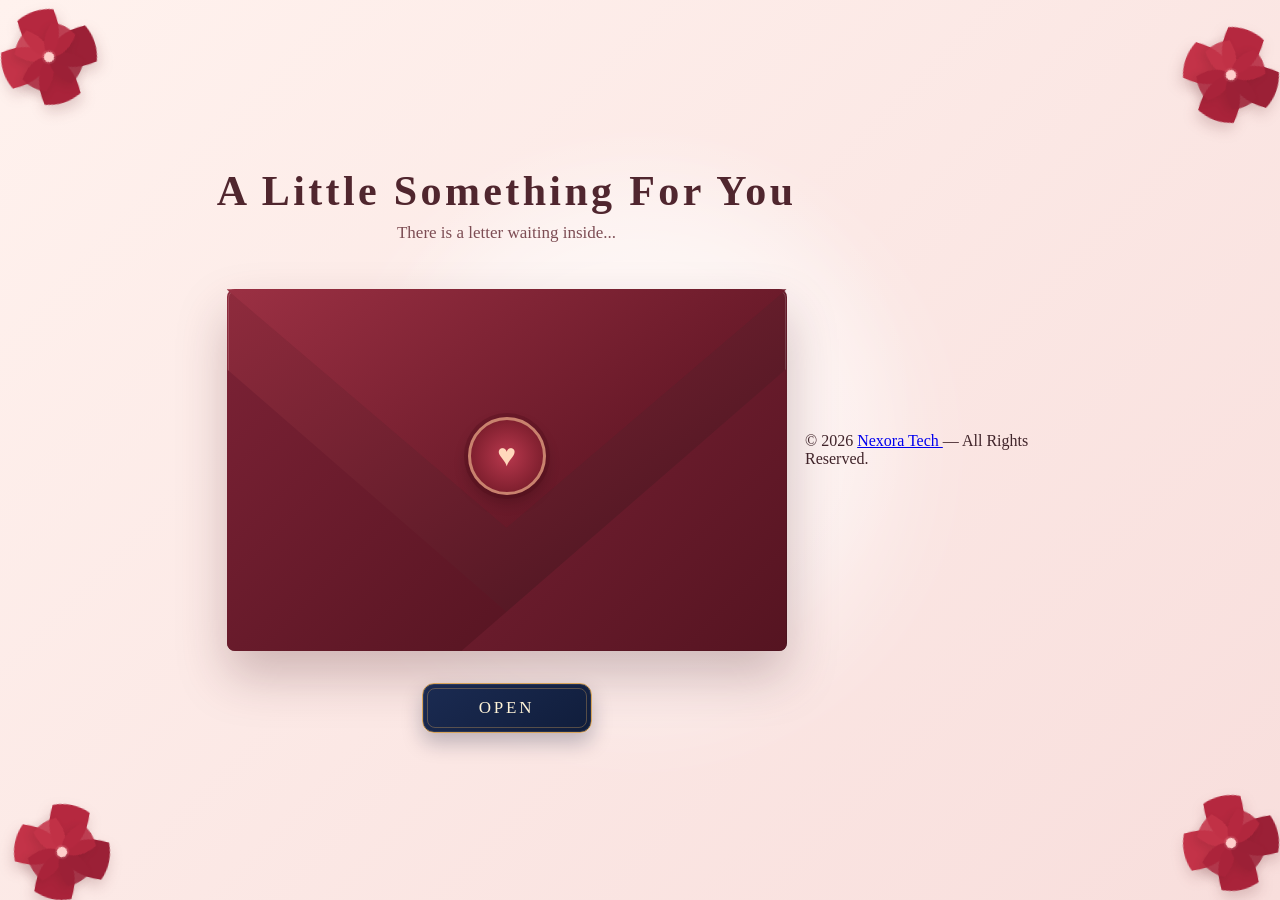
==== index.html @ 5d0c5997 "first commit" ====
<!DOCTYPE html>
<html lang="en">
<head>
  <meta charset="UTF-8">
  <meta name="viewport" content="width=device-width, initial-scale=1.0">
  <title>A Little Letter</title>
  <link rel="stylesheet" href="style.css">
</head>
<body>

  <div class="glow"></div>

  <div class="garden" aria-hidden="true">
    <div class="flower tl"></div>
    <div class="flower tr"></div>
    <div class="flower bl"></div>
    <div class="flower br"></div>
  </div>

  <div class="petals" aria-hidden="true">
    <i class="petal"></i><i class="petal"></i><i class="petal"></i>
    <i class="petal"></i><i class="petal"></i><i class="petal"></i>
    <i class="petal"></i><i class="petal"></i><i class="petal"></i>
    <i class="petal"></i>
  </div>

  <main class="scene">
    <section class="content">

      <h1 class="title">A Little Something For You</h1>
      <p class="subtitle">There is a letter waiting inside...</p>

      <div class="envelope-wrap">
        <div class="envelope" id="envelope">

          <div class="letter">
            <h2>Dear You,</h2>
            <p>
              This is where your letter will appear.
              We will add the real letter in the next step.
            </p>
          </div>

          <div class="envelope-body">
            <div class="fold-left"></div>
            <div class="fold-right"></div>
          </div>

          <div class="flap"></div>

          <div class="seal" aria-hidden="true">♥</div>

          <div class="sparkles" aria-hidden="true">
            <i class="sparkle"></i>
            <i class="sparkle"></i>
            <i class="sparkle"></i>
            <i class="sparkle"></i>
          </div>

        </div>
      </div>

      <button class="open-btn" id="openBtn" type="button">
        <span>OPEN</span>
      </button>

    </section>
    <footer class="site-footer">

  <p>
    © 2026
    <a
      href="YOUR_PAGE_LINK"
      target="_blank"
      rel="noopener noreferrer"
    >
      Nexora Tech
    </a>
    — All Rights Reserved.
  </p>

</footer>
  </main>

  <script src="script.js"></script>
</body>
</html>
---- style.css ----
* {
  margin: 0;
  padding: 0;
  box-sizing: border-box;
}

:root {
  --rose-bg: #f8dedc;
  --rose-light: #fff2ee;
  --maroon: #671c2a;
  --maroon-dark: #3d101a;
  --navy: #101d3b;
  --gold: #d8a45a;
  --paper: #fffaf0;
  --ink: #40242a;
}

html,
body {
  width: 100%;
  min-height: 100%;
  overflow-x: hidden;
}

body {
  min-height: 100svh;
  display: flex;
  justify-content: center;
  align-items: center;
  position: relative;
  isolation: isolate;
  font-family: Georgia, "Times New Roman", serif;
  background:
    radial-gradient(circle at 50% 45%, rgba(255,255,255,.72), transparent 34%),
    linear-gradient(135deg, var(--rose-light), var(--rose-bg));
  color: var(--ink);
}

/* Background glow */
.glow {
  position: fixed;
  width: 42vmax;
  height: 42vmax;
  border-radius: 50%;
  background: rgba(255,255,255,.35);
  filter: blur(45px);
  z-index: -3;
  animation: breathe 5s ease-in-out infinite;
}

@keyframes breathe {
  0%, 100% {
    transform: scale(.92);
    opacity: .55;
  }

  50% {
    transform: scale(1.08);
    opacity: .9;
  }
}

/* Flowers */
.garden {
  position: fixed;
  inset: 0;
  pointer-events: none;
  z-index: -1;
}

.flower {
  position: absolute;
  width: clamp(70px, 12vw, 150px);
  aspect-ratio: 1;
  animation: flowerFloat 4s ease-in-out infinite;
}

.flower::before,
.flower::after {
  content: "";
  position: absolute;
  inset: 18%;
  border-radius: 50%;
  background:
    radial-gradient(circle at 50% 50%, #ffcfcb 0 10%, transparent 11%),
    radial-gradient(ellipse at 50% 12%, #b5283f 0 28%, transparent 29%),
    radial-gradient(ellipse at 88% 50%, #9b2036 0 28%, transparent 29%),
    radial-gradient(ellipse at 50% 88%, #a9233a 0 28%, transparent 29%),
    radial-gradient(ellipse at 12% 50%, #c33348 0 28%, transparent 29%);
  filter: drop-shadow(0 7px 7px rgba(90,20,30,.18));
}

.flower::after {
  transform: rotate(45deg) scale(.72);
  opacity: .88;
}

.flower.tl {
  top: -2%;
  left: -2%;
  transform: rotate(-18deg);
}

.flower.tr {
  top: 0;
  right: -2%;
  transform: rotate(20deg);
  animation-delay: -.9s;
}

.flower.bl {
  bottom: -3%;
  left: -1%;
  transform: rotate(12deg);
  animation-delay: -1.7s;
}

.flower.br {
  bottom: -2%;
  right: -2%;
  transform: rotate(-12deg);
  animation-delay: -2.5s;
}

@keyframes flowerFloat {
  0%, 100% {
    translate: 0 0;
  }

  50% {
    translate: 0 -8px;
  }
}

/* Falling petals */
.petals {
  position: fixed;
  inset: 0;
  overflow: hidden;
  pointer-events: none;
  z-index: 0;
}

.petal {
  position: absolute;
  top: -40px;
  width: 13px;
  height: 20px;
  border-radius: 80% 20% 80% 20%;
  background: linear-gradient(135deg, #d84b62, #f4a5aa);
  opacity: .7;
  animation: fall linear infinite;
}

.petal:nth-child(1) { left: 5%; animation-duration: 8s; animation-delay: -2s; }
.petal:nth-child(2) { left: 13%; animation-duration: 10s; animation-delay: -7s; }
.petal:nth-child(3) { left: 23%; animation-duration: 7s; animation-delay: -4s; }
.petal:nth-child(4) { left: 35%; animation-duration: 11s; animation-delay: -9s; }
.petal:nth-child(5) { left: 47%; animation-duration: 8s; animation-delay: -5s; }
.petal:nth-child(6) { left: 58%; animation-duration: 10s; animation-delay: -3s; }
.petal:nth-child(7) { left: 69%; animation-duration: 7s; animation-delay: -6s; }
.petal:nth-child(8) { left: 79%; animation-duration: 12s; animation-delay: -10s; }
.petal:nth-child(9) { left: 88%; animation-duration: 9s; animation-delay: -1s; }
.petal:nth-child(10) { left: 96%; animation-duration: 8s; animation-delay: -5s; }

@keyframes fall {
  0% {
    transform: translate3d(0, -10vh, 0) rotate(0deg);
  }

  25% {
    margin-left: 35px;
  }

  50% {
    margin-left: -25px;
  }

  75% {
    margin-left: 30px;
  }

  100% {
    transform: translate3d(-20px, 115vh, 0) rotate(540deg);
  }
}

/* Main */
.scene {
  width: min(100%, 900px);
  min-height: 100svh;
  display: flex;
  align-items: center;
  justify-content: center;
  padding: clamp(24px, 5vw, 60px) 18px;
  position: relative;
  z-index: 2;
}

.content {
  width: min(100%, 650px);
  text-align: center;
}

.title {
  color: var(--maroon-dark);
  font-size: clamp(24px, 5vw, 42px);
  letter-spacing: .08em;
  margin-bottom: 8px;
  opacity: .9;
}

.subtitle {
  color: #7d4d54;
  font-size: clamp(13px, 2vw, 17px);
  margin-bottom: clamp(28px, 5vw, 46px);
}

/* Envelope */
.envelope-wrap {
  position: relative;
  width: min(82vw, 560px);
  margin: 0 auto;
  perspective: 1400px;
}

.envelope {
  position: relative;
  width: 100%;
  aspect-ratio: 1.55 / 1;
  transform-style: preserve-3d;
  filter: drop-shadow(0 25px 25px rgba(68, 16, 27, .24));
}

.envelope-body {
  position: absolute;
  inset: 0;
  background: linear-gradient(145deg, #8f2b3d, var(--maroon-dark));
  border-radius: 8px;
  overflow: hidden;
  z-index: 3;
}

.envelope-body::after {
  content: "";
  position: absolute;
  inset: 1px;
  border: 1px solid rgba(255,255,255,.16);
  border-radius: 8px;
  pointer-events: none;
}

.fold-left,
.fold-right {
  position: absolute;
  bottom: 0;
  width: 58%;
  height: 78%;
  background: linear-gradient(135deg, #792134, #551421);
  z-index: 5;
}

.fold-left {
  left: 0;
  clip-path: polygon(0 0, 100% 100%, 0 100%);
}

.fold-right {
  right: 0;
  clip-path: polygon(100% 0, 100% 100%, 0 100%);
}

/* Envelope flap / door */
.flap {
  position: absolute;
  left: 0;
  top: 0;
  width: 100%;
  height: 66%;
  z-index: 8;
  transform-origin: top center;
  transform: rotateX(0deg);
  transition:
    transform 1.15s cubic-bezier(.2,.75,.25,1),
    z-index 0s linear .4s;
  transform-style: preserve-3d;
  clip-path: polygon(0 0, 100% 0, 50% 100%);
  background: linear-gradient(145deg, #9b3043, #651827 72%);
  filter: drop-shadow(0 4px 4px rgba(30,0,10,.25));
}

/* Seal */
.seal {
  position: absolute;
  z-index: 10;
  left: 50%;
  top: 46%;
  width: clamp(52px, 9vw, 78px);
  aspect-ratio: 1;
  transform: translate(-50%, -50%);
  border-radius: 50%;
  display: grid;
  place-items: center;
  background: radial-gradient(circle, #b8384d, #681522);
  border: 3px solid #c9826e;
  box-shadow:
    0 0 0 4px rgba(76, 12, 24, .3),
    0 7px 14px rgba(20,0,5,.25);
  transition: transform .8s ease, opacity .5s ease;
  color: #ffd8bc;
  font-size: clamp(22px, 5vw, 32px);
}

/* Letter */
.letter {
  position: absolute;
  z-index: 2;
  left: 50%;
  bottom: 6%;
  width: 78%;
  height: 82%;
  padding: clamp(20px, 4vw, 36px);
  transform: translateX(-50%) translateY(8%);
  opacity: 0;
  border-radius: 5px;
  background: var(--paper);
  box-shadow: 0 8px 18px rgba(40,10,10,.18);
  transition:
    transform 1.1s cubic-bezier(.15,.8,.2,1) .65s,
    opacity .5s ease .55s;
  overflow: hidden;
}

.letter::before {
  content: "";
  position: absolute;
  inset: 10px;
  border: 1px solid rgba(128,73,45,.22);
}

.letter h2 {
  position: relative;
  font-size: clamp(20px, 4vw, 30px);
  color: var(--maroon);
  margin-bottom: 12px;
}

.letter p {
  position: relative;
  font-size: clamp(13px, 2.4vw, 17px);
  line-height: 1.75;
  color: #55353a;
}

/* Open state */
.envelope.open .flap {
  transform: rotateX(180deg);
  z-index: 1;
}

.envelope.open .seal {
  opacity: 0;
  transform: translate(-50%, -50%) scale(.3) rotate(20deg);
}

.envelope.open .letter {
  transform: translateX(-50%) translateY(-34%);
  opacity: 1;
  z-index: 7;
}

.envelope.open {
  margin-bottom: 130px;
  transition: margin-bottom 1.1s ease .5s;
}

/* Button */
.open-btn {
  position: relative;
  z-index: 20;
  margin-top: 32px;
  min-width: 170px;
  padding: 14px 32px;
  border: 1px solid var(--gold);
  border-radius: 12px;
  background: linear-gradient(145deg, #1b2b52, var(--navy));
  color: #fff4d8;
  font-family: Georgia, serif;
  font-size: 17px;
  letter-spacing: .16em;
  cursor: pointer;
  box-shadow:
    0 10px 20px rgba(10, 20, 50, .25),
    inset 0 0 0 1px rgba(255,255,255,.08);
  transition: transform .25s ease, box-shadow .25s ease;
}

.open-btn::before {
  content: "";
  position: absolute;
  inset: 4px;
  border: 1px solid rgba(216,164,90,.35);
  border-radius: 8px;
}

.open-btn:hover {
  transform: translateY(-3px);
}

.open-btn:active {
  transform: translateY(0) scale(.97);
}

.open-btn:focus-visible {
  outline: 3px solid rgba(216,164,90,.55);
  outline-offset: 4px;
}

/* Sparkles */
.sparkles {
  position: absolute;
  inset: -25%;
  pointer-events: none;
  opacity: 0;
  transition: opacity .5s ease .45s;
}

.envelope.open .sparkles {
  opacity: 1;
}

.sparkle {
  position: absolute;
  width: 5px;
  height: 5px;
  background: #fff6d7;
  border-radius: 50%;
  box-shadow: 0 0 10px #fff;
  animation: sparkle 1.5s ease-in-out infinite;
}

.sparkle:nth-child(1) { left: 15%; top: 35%; }
.sparkle:nth-child(2) { right: 16%; top: 25%; animation-delay: .3s; }
.sparkle:nth-child(3) { left: 27%; bottom: 18%; animation-delay: .7s; }
.sparkle:nth-child(4) { right: 26%; bottom: 25%; animation-delay: 1s; }

@keyframes sparkle {
  0%, 100% {
    transform: scale(.4);
    opacity: .3;
  }

  50% {
    transform: scale(1.7);
    opacity: 1;
  }
}

/* Mobile */
@media (max-width: 600px) {
  .scene {
    padding: 25px 12px 35px;
  }

  .title {
    font-size: 23px;
  }

  .subtitle {
    margin-bottom: 30px;
  }

  .envelope-wrap {
    width: min(92vw, 500px);
  }

  .envelope.open {
    margin-bottom: 95px;
  }

  .letter {
    width: 82%;
    padding: 18px;
  }

  .letter p {
    line-height: 1.55;
  }

  .open-btn {
    margin-top: 25px;
    min-width: 150px;
    padding: 12px 25px;
    font-size: 15px;
  }

  .flower {
    width: 82px;
  }
}

@media (prefers-reduced-motion: reduce) {
  *,
  *::before {
    animation-duration: .01ms !important;
    animation-iteration-count: 1 !important;
    transition-duration: .01ms !important;
  }
}
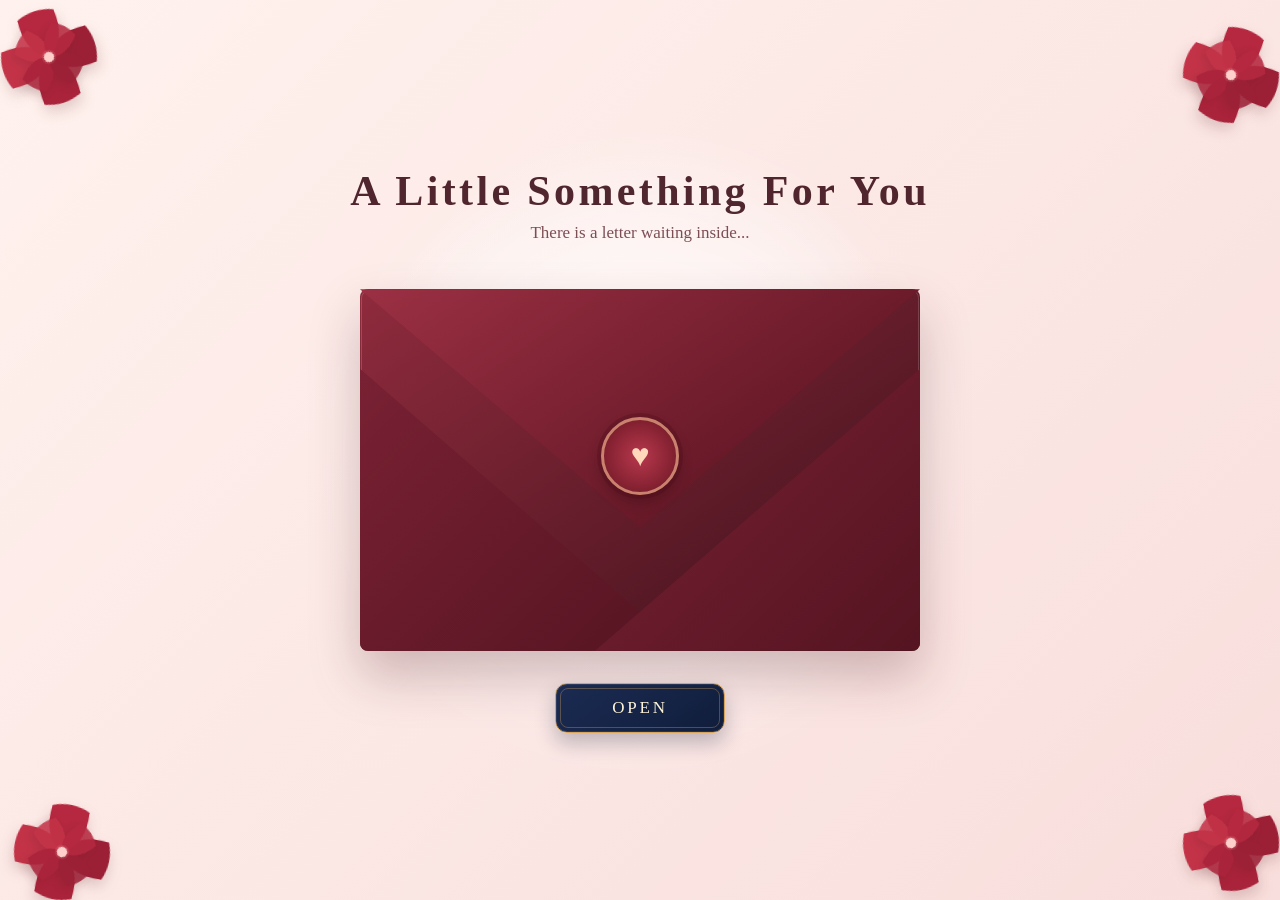
==== commit ece1fc3c: "first commit" ====
--- a/index.html
+++ b/index.html
@@ -65,22 +65,10 @@
       </button>
 
     </section>
-    <footer class="site-footer">
+   
+  </main>
+   <footer class="site-footer">
 
-  <p>
-    © 2026
-    <a
-      href="YOUR_PAGE_LINK"
-      target="_blank"
-      rel="noopener noreferrer"
-    >
-      Nexora Tech
-    </a>
-    — All Rights Reserved.
-  </p>
-
-</footer>
-  </main>
 
   <script src="script.js"></script>
 </body>
